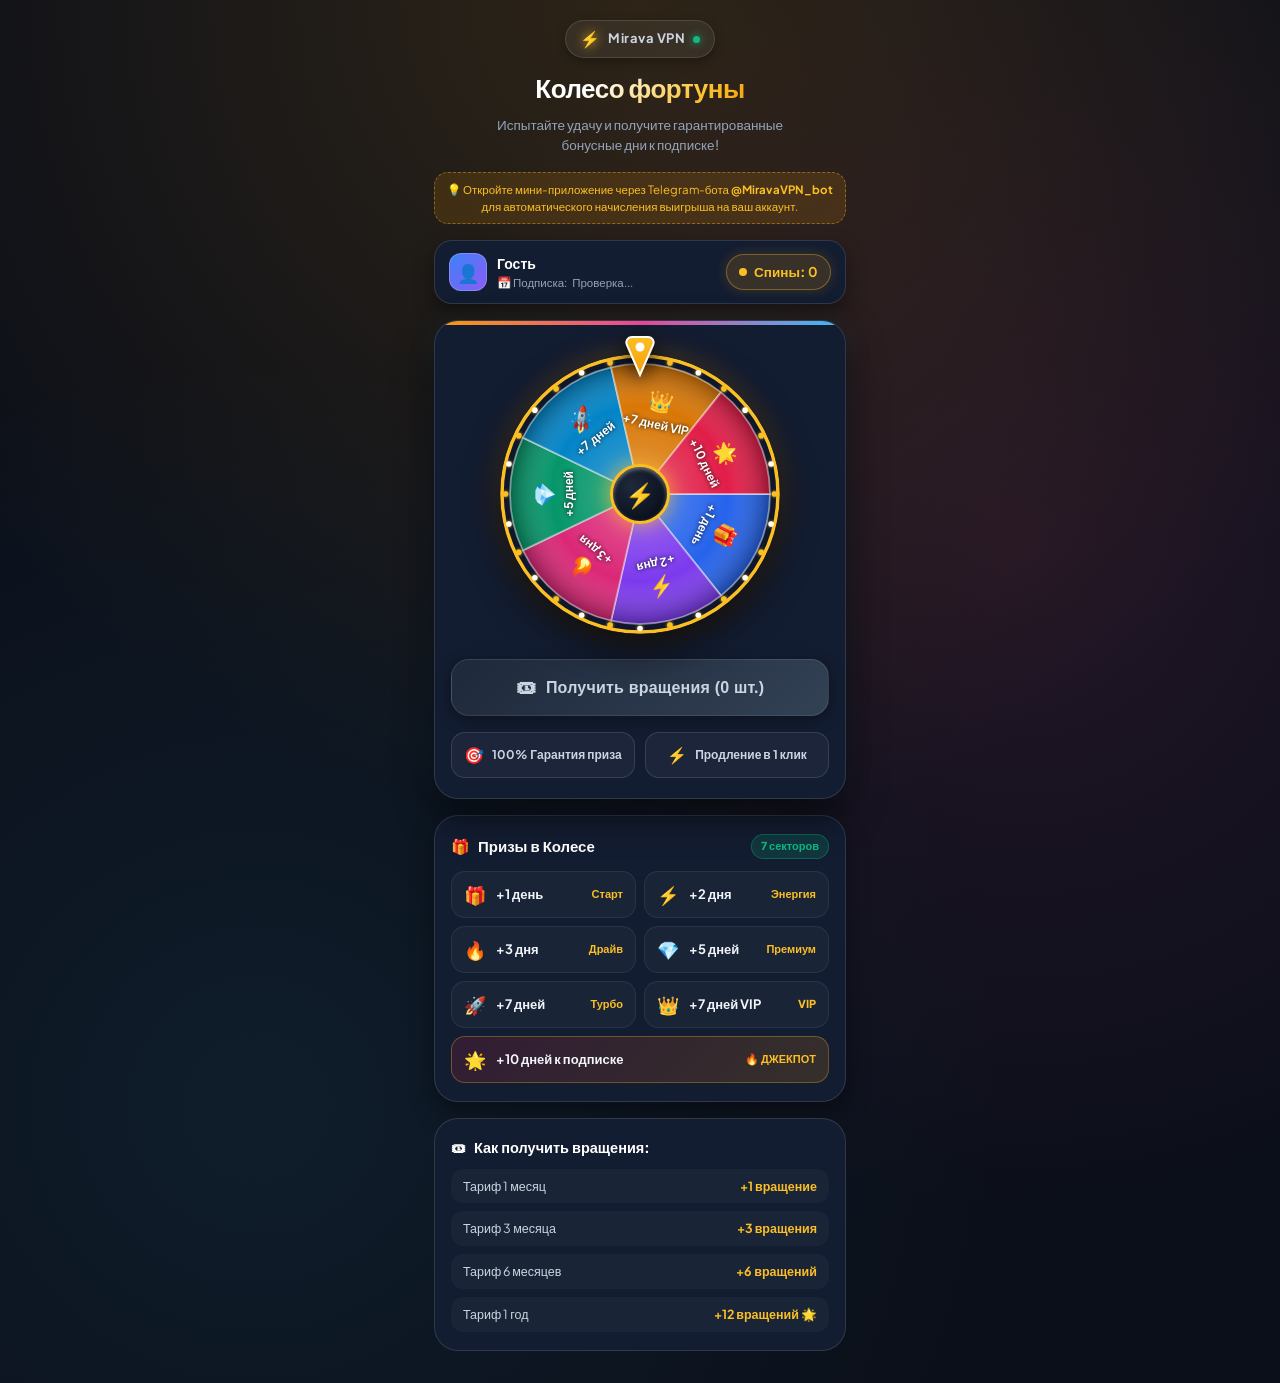
==== wheel/index.html @ d343a198 "Add files via upload" ====
<!DOCTYPE html>
<html lang="ru">
<head>
  <meta charset="UTF-8">
  <meta name="viewport" content="width=device-width, initial-scale=1.0, maximum-scale=1.0, user-scalable=no">
  <title>Колесо фортуны — Mirava VPN</title>

  <!-- Telegram WebApp SDK -->
  <script src="https://telegram.org/js/telegram-web-app.js"></script>

  <!-- Typography: Google Fonts Plus Jakarta Sans -->
  <link rel="preconnect" href="https://fonts.googleapis.com">
  <link rel="preconnect" href="https://fonts.gstatic.com" crossorigin>
  <link href="https://fonts.googleapis.com/css2?family=Plus+Jakarta+Sans:wght@400;500;600;700;800;900&display=swap" rel="stylesheet">

  <!-- Styles -->
  <link rel="stylesheet" href="style.css">

  <!-- Mobile meta -->
  <meta name="theme-color" content="#0b0f19">
  <meta name="apple-mobile-web-app-capable" content="yes">
  <meta name="apple-mobile-web-app-status-bar-style" content="black-translucent">
</head>
<body>

  <!-- CONFETTI CANVAS (WIN CELEBRATION) -->
  <canvas id="confetti-canvas"></canvas>

  <div class="app-wrapper">

    <!-- HEADER / BRANDING -->
    <header class="app-header">
      <div class="brand-badge">
        <span class="brand-icon">⚡</span>
        <span>Mirava VPN</span>
        <span class="brand-dot"></span>
      </div>
      <h1 class="app-title">Колесо фортуны</h1>
      <p class="app-subtitle">Испытайте удачу и получите гарантированные бонусные дни к подписке!</p>
    </header>

    <!-- DEMO / PREVIEW BANNER (IF OPENED OUTSIDE TELEGRAM) -->
    <div class="demo-banner" id="demo-banner">
      💡 Откройте мини-приложение через Telegram-бота <b>@MiravaVPN_bot</b> для автоматического начисления выигрыша на ваш аккаунт.
    </div>

    <!-- USER STATUS & SPINS BAR -->
    <div class="user-status-card">
      <div class="user-info-side">
        <div class="user-avatar-badge" id="user-avatar-badge">👤</div>
        <div class="user-details">
          <span class="user-name-text" id="user-name-text">Загрузка...</span>
          <span class="user-sub-label">
            <span>📅 Подписка:</span>
            <span id="user-sub-status">Проверка...</span>
          </span>
        </div>
      </div>

      <div class="wheel-spins-pill" id="wheel-spins-pill">
        <span class="spins-live-dot"></span>
        <span>Спины: <b id="wheel-spins-count">0</b></span>
      </div>
    </div>

    <!-- MAIN WHEEL CARD -->
    <main class="wheel-main-card">

      <!-- WHEEL STAGE -->
      <div class="wheel-stage-container">
        <!-- AMBIENT GLOW -->
        <div class="wheel-glow-bg"></div>

        <!-- STATIONARY POINTER ARROW (AT TOP 12 O'CLOCK) -->
        <div class="wheel-pointer" id="wheel-pointer">
          <svg width="34" height="42" viewBox="0 0 34 42" fill="none" xmlns="http://www.w3.org/2000/svg">
            <path d="M17 40L4 10C2 6 5 2 9 2H25C29 2 32 6 30 10L17 40Z" fill="url(#pointer-grad)" stroke="#ffffff" stroke-width="2"/>
            <circle cx="17" cy="12" r="4.5" fill="#ffffff" filter="drop-shadow(0 0 4px #fbbf24)"/>
            <defs>
              <linearGradient id="pointer-grad" x1="17" y1="2" x2="17" y2="40" gradientUnits="userSpaceOnUse">
                <stop stop-color="#fbbf24"/>
                <stop offset="1" stop-color="#f59e0b"/>
              </linearGradient>
            </defs>
          </svg>
        </div>

        <!-- ROTATING WHEEL -->
        <div class="wheel-rotator" id="wheel-rotator">
          <canvas id="wheel-canvas" width="280" height="280"></canvas>
        </div>

        <!-- CENTER CAP BUTTON -->
        <div class="wheel-center-cap" id="wheel-center-cap" title="Крутить колесо">
          <span id="wheel-center-icon">⚡</span>
        </div>
      </div>

      <!-- PRIMARY SPIN BUTTON -->
      <button class="btn-spin-action pulse-btn" id="btn-spin-action">
        <span class="btn-icon-spin" id="btn-spin-icon">🎰</span>
        <span id="btn-spin-text">Испытать удачу</span>
      </button>

      <!-- HIGHLIGHT INFO PILLS -->
      <div class="info-pills-grid">
        <div class="info-pill trigger-info-modal" style="cursor: pointer;">
          <span class="info-pill-icon">🎯</span>
          <span>100% Гарантия приза</span>
        </div>
        <div class="info-pill trigger-info-modal" style="cursor: pointer;">
          <span class="info-pill-icon">⚡</span>
          <span>Продление в 1 клик</span>
        </div>
      </div>

    </main>

    <!-- PRIZES SHOWCASE SECTION -->
    <section class="prizes-showcase-card">
      <div class="section-head">
        <div class="section-title">
          <span>🎁</span>
          <span>Призы в Колесе</span>
        </div>
        <span class="section-badge">7 секторов</span>
      </div>

      <div class="prizes-list">
        <div class="prize-item">
          <span class="prize-item-icon">🎁</span>
          <span>+1 день</span>
          <span class="prize-item-tag">Старт</span>
        </div>
        <div class="prize-item">
          <span class="prize-item-icon">⚡</span>
          <span>+2 дня</span>
          <span class="prize-item-tag">Энергия</span>
        </div>
        <div class="prize-item">
          <span class="prize-item-icon">🔥</span>
          <span>+3 дня</span>
          <span class="prize-item-tag">Драйв</span>
        </div>
        <div class="prize-item">
          <span class="prize-item-icon">💎</span>
          <span>+5 дней</span>
          <span class="prize-item-tag">Премиум</span>
        </div>
        <div class="prize-item">
          <span class="prize-item-icon">🚀</span>
          <span>+7 дней</span>
          <span class="prize-item-tag">Турбо</span>
        </div>
        <div class="prize-item">
          <span class="prize-item-icon">👑</span>
          <span>+7 дней VIP</span>
          <span class="prize-item-tag">VIP</span>
        </div>
        <div class="prize-item special-prize">
          <span class="prize-item-icon">🌟</span>
          <span>+10 дней к подписке</span>
          <span class="prize-item-tag">🔥 ДЖЕКПОТ</span>
        </div>
      </div>
    </section>

    <!-- RULES & HOW TO GET SPINS -->
    <section class="rules-card">
      <div class="rules-title">
        <span>🎟</span>
        <span>Как получить вращения:</span>
      </div>
      <div class="rules-list">
        <div class="rule-row">
          <span>Тариф 1 месяц</span>
          <b>+1 вращение</b>
        </div>
        <div class="rule-row">
          <span>Тариф 3 месяца</span>
          <b>+3 вращения</b>
        </div>
        <div class="rule-row">
          <span>Тариф 6 месяцев</span>
          <b>+6 вращений</b>
        </div>
        <div class="rule-row">
          <span>Тариф 1 год</span>
          <b>+12 вращений 🌟</b>
        </div>
      </div>
    </section>

  </div>

  <!-- WIN CELEBRATION MODAL -->
  <div class="modal-overlay" id="win-modal-overlay">
    <div class="modal-card win-modal-card">
      <div class="modal-icon-badge" id="win-modal-icon">🎉</div>
      <h2 class="modal-title">ВЫИГРЫШ В КОЛЕСЕ!</h2>
      <div class="win-prize-badge" id="win-prize-badge">🎁 +1 день</div>
      <div class="modal-desc" id="win-modal-desc"></div>
      <button class="modal-action-btn" id="win-modal-close-btn">Отлично! Забрать приз 🚀</button>
    </div>
  </div>

  <!-- HOW TO GET SPINS INFO MODAL -->
  <div class="modal-overlay" id="info-modal-overlay">
    <div class="modal-card">
      <div class="modal-icon-badge">🎟</div>
      <h2 class="modal-title">Вращения Колеса</h2>
      <div class="modal-desc" style="text-align: left; margin-top: 12px;">
        Каждый прокрут колеса гарантированно продлевает вашу подписку на бонусные дни!<br><br>
        <b>Начисление попыток при оплате тарифа:</b><br>
        • <b>1 месяц</b> — 1 спин<br>
        • <b>3 месяца</b> — 3 спина<br>
        • <b>6 месяцев</b> — 6 спинов<br>
        • <b>1 год</b> — 12 спинов 🌟<br><br>
        <i>Оплатить тариф или пополнить баланс можно в Telegram-боте.</i>
      </div>
      <button class="modal-action-btn" id="info-modal-close-btn">Понятно</button>
    </div>
  </div>

  <!-- TOAST NOTIFICATION CONTAINER -->
  <div class="toast-container" id="toast-container">
    <span id="toast-icon">ℹ️</span>
    <span id="toast-text">Уведомление</span>
  </div>

  <!-- Logic -->
  <script src="wheel.js"></script>
</body>
</html>
---- wheel/style.css ----
/* ============================================================== */
/*  MIRAVA FORTUNE WHEEL — TELEGRAM MINI APP STYLES               */
/* ============================================================== */

:root {
  --bg-main: #0b0f19;
  --bg-card: #131d31;
  --bg-card-inner: rgba(255, 255, 255, 0.04);
  --border-card: rgba(255, 255, 255, 0.12);
  --border-card-hover: rgba(251, 191, 36, 0.4);
  
  --gold: #fbbf24;
  --gold-glow: rgba(251, 191, 36, 0.4);
  --amber: #f59e0b;
  --pink: #ec4899;
  --purple: #8b5cf6;
  --blue: #38bdf8;
  --green: #10b981;
  --red: #ef4444;
  
  --text-main: #ffffff;
  --text-muted: #94a3b8;
  --text-sub: #cbd5e1;
  
  --card-radius: 24px;
  --card-shadow: 0 16px 36px rgba(0, 0, 0, 0.65), 0 0 30px rgba(56, 189, 248, 0.08);
  --glow-shadow: 0 0 25px rgba(245, 158, 11, 0.35);
}

* {
  margin: 0;
  padding: 0;
  box-sizing: border-box;
  -webkit-tap-highlight-color: transparent;
}

html, body {
  width: 100%;
  min-height: 100%;
  background: var(--bg-main);
  background-image: 
    radial-gradient(circle at 50% 0%, rgba(245, 158, 11, 0.15) 0%, transparent 55%),
    radial-gradient(circle at 80% 40%, rgba(236, 72, 153, 0.1) 0%, transparent 50%),
    radial-gradient(circle at 20% 80%, rgba(56, 189, 248, 0.08) 0%, transparent 50%);
  color: var(--text-main);
  font-family: 'Plus Jakarta Sans', -apple-system, BlinkMacSystemFont, 'Segoe UI', Roboto, sans-serif;
  overflow-x: hidden;
  line-height: 1.5;
}

/* Telegram theme compatibility */
body.tg-theme {
  background-color: var(--tg-theme-bg-color, var(--bg-main));
}

.app-wrapper {
  max-width: 440px;
  margin: 0 auto;
  padding: 16px 14px 32px;
  display: flex;
  flex-direction: column;
  gap: 16px;
}

/* ============================================================== */
/* HEADER & BRANDING                                             */
/* ============================================================== */
.app-header {
  text-align: center;
  display: flex;
  flex-direction: column;
  align-items: center;
  gap: 8px;
  padding-top: 4px;
}

.brand-badge {
  display: inline-flex;
  align-items: center;
  gap: 8px;
  background: rgba(255, 255, 255, 0.06);
  border: 1px solid var(--border-card);
  padding: 6px 14px;
  border-radius: 999px;
  font-size: 13px;
  font-weight: 700;
  letter-spacing: 0.5px;
  color: var(--text-sub);
  box-shadow: 0 4px 12px rgba(0, 0, 0, 0.3);
}

.brand-icon {
  font-size: 16px;
  filter: drop-shadow(0 0 6px var(--gold));
}

.brand-dot {
  width: 7px;
  height: 7px;
  border-radius: 50%;
  background: var(--green);
  box-shadow: 0 0 8px var(--green);
  display: inline-block;
}

.app-title {
  font-size: 26px;
  font-weight: 900;
  letter-spacing: -0.5px;
  background: linear-gradient(135deg, #ffffff 30%, #fbbf24 80%, #f59e0b 100%);
  -webkit-background-clip: text;
  -webkit-text-fill-color: transparent;
  margin-top: 2px;
}

.app-subtitle {
  font-size: 13.5px;
  color: var(--text-muted);
  font-weight: 500;
  max-width: 320px;
}

/* ============================================================== */
/* USER BAR & STATUS                                              */
/* ============================================================== */
.user-status-card {
  background: var(--bg-card);
  border: 1px solid var(--border-card);
  border-radius: 18px;
  padding: 12px 14px;
  display: flex;
  justify-content: space-between;
  align-items: center;
  gap: 10px;
  box-shadow: 0 8px 20px rgba(0, 0, 0, 0.4);
}

.user-info-side {
  display: flex;
  align-items: center;
  gap: 10px;
  min-width: 0;
}

.user-avatar-badge {
  width: 38px;
  height: 38px;
  border-radius: 12px;
  background: linear-gradient(135deg, #3b82f6 0%, #8b5cf6 100%);
  display: flex;
  align-items: center;
  justify-content: center;
  font-size: 18px;
  font-weight: 800;
  color: #ffffff;
  border: 1px solid rgba(255, 255, 255, 0.2);
  flex-shrink: 0;
}

.user-details {
  display: flex;
  flex-direction: column;
  min-width: 0;
}

.user-name-text {
  font-size: 14px;
  font-weight: 800;
  color: #ffffff;
  white-space: nowrap;
  overflow: hidden;
  text-overflow: ellipsis;
}

.user-sub-label {
  font-size: 11.5px;
  color: var(--text-muted);
  display: flex;
  align-items: center;
  gap: 5px;
  white-space: nowrap;
  overflow: hidden;
  text-overflow: ellipsis;
}

.user-sub-label b {
  color: var(--green);
}

.wheel-spins-pill {
  display: inline-flex;
  align-items: center;
  gap: 7px;
  background: rgba(245, 158, 11, 0.16);
  color: var(--gold);
  padding: 7px 12px;
  border-radius: 999px;
  font-size: 13.5px;
  font-weight: 800;
  border: 1px solid rgba(251, 191, 36, 0.35);
  box-shadow: 0 0 14px rgba(245, 158, 11, 0.18);
  flex-shrink: 0;
}

.spins-live-dot {
  width: 8px;
  height: 8px;
  background: var(--gold);
  border-radius: 50%;
  animation: pulseDot 1.8s infinite;
}

@keyframes pulseDot {
  0% { transform: scale(0.9); opacity: 0.8; box-shadow: 0 0 0 0 rgba(251, 191, 36, 0.7); }
  70% { transform: scale(1.1); opacity: 1; box-shadow: 0 0 0 6px rgba(251, 191, 36, 0); }
  100% { transform: scale(0.9); opacity: 0.8; box-shadow: 0 0 0 0 rgba(251, 191, 36, 0); }
}

/* ============================================================== */
/* WHEEL CARD & STAGE                                             */
/* ============================================================== */
.wheel-main-card {
  background: var(--bg-card);
  border: 1px solid var(--border-card);
  border-radius: var(--card-radius);
  padding: 20px 16px;
  box-shadow: var(--card-shadow);
  display: flex;
  flex-direction: column;
  gap: 16px;
  position: relative;
  overflow: hidden;
}

.wheel-main-card::before {
  content: '';
  position: absolute;
  top: 0;
  left: 0;
  right: 0;
  height: 4px;
  background: linear-gradient(90deg, #f59e0b 0%, #ec4899 50%, #38bdf8 100%);
}

.wheel-stage-container {
  position: relative;
  width: 290px;
  height: 290px;
  margin: 8px auto 4px;
  display: flex;
  align-items: center;
  justify-content: center;
}

.wheel-glow-bg {
  position: absolute;
  width: 270px;
  height: 270px;
  border-radius: 50%;
  background: radial-gradient(circle, rgba(245, 158, 11, 0.24) 0%, rgba(236, 72, 153, 0.16) 45%, transparent 70%);
  filter: blur(22px);
  pointer-events: none;
  z-index: 1;
}

.wheel-rotator {
  position: relative;
  width: 280px;
  height: 280px;
  border-radius: 50%;
  z-index: 2;
  box-shadow: 0 12px 35px rgba(0, 0, 0, 0.8), 0 0 30px rgba(245, 158, 11, 0.28);
  transform: rotate(0deg);
  will-change: transform;
}

#wheel-canvas {
  display: block;
  width: 280px;
  height: 280px;
  border-radius: 50%;
}

/* POINTER / ARROW AT TOP */
.wheel-pointer {
  position: absolute;
  top: -14px;
  left: 50%;
  transform: translateX(-50%);
  z-index: 10;
  filter: drop-shadow(0 5px 10px rgba(0, 0, 0, 0.85));
  pointer-events: none;
  transition: transform 0.08s ease;
}

.wheel-pointer.tick {
  transform: translateX(-50%) scale(1.18) translateY(-3px);
}

/* CENTER CAP */
.wheel-center-cap {
  position: absolute;
  top: 50%;
  left: 50%;
  transform: translate(-50%, -50%);
  width: 60px;
  height: 60px;
  border-radius: 50%;
  background: radial-gradient(circle at 35% 35%, #1e293b 0%, #030712 100%);
  border: 3.5px solid var(--gold);
  box-shadow: 0 0 20px rgba(251, 191, 36, 0.7), inset 0 2px 4px rgba(255, 255, 255, 0.4);
  display: flex;
  align-items: center;
  justify-content: center;
  z-index: 5;
  font-size: 24px;
  cursor: pointer;
  user-select: none;
  transition: transform 0.15s ease, box-shadow 0.2s ease;
}

.wheel-center-cap:active {
  transform: translate(-50%, -50%) scale(0.92);
}

/* ============================================================== */
/* PRIMARY ACTION BUTTON                                          */
/* ============================================================== */
.btn-spin-action {
  background: linear-gradient(135deg, #f59e0b 0%, #ec4899 50%, #8b5cf6 100%);
  color: #ffffff;
  border: none;
  padding: 16px 20px;
  border-radius: 18px;
  font-size: 16px;
  font-weight: 800;
  letter-spacing: 0.2px;
  cursor: pointer;
  display: flex;
  align-items: center;
  justify-content: center;
  gap: 10px;
  box-shadow: 0 8px 25px rgba(245, 158, 11, 0.45);
  transition: transform 0.15s ease, opacity 0.2s ease, box-shadow 0.2s ease;
  width: 100%;
}

.btn-spin-action:active:not(:disabled) {
  transform: scale(0.98);
  opacity: 0.94;
}

.btn-spin-action:disabled {
  opacity: 0.85;
  cursor: not-allowed;
  box-shadow: none;
}

.btn-spin-action.btn-no-spins {
  background: linear-gradient(135deg, #1e293b 0%, #334155 100%);
  box-shadow: 0 4px 15px rgba(0, 0, 0, 0.4);
  color: var(--text-sub);
  border: 1px solid rgba(255, 255, 255, 0.1);
}

.btn-spin-action.pulse-btn {
  animation: spinBtnPulse 2.2s infinite;
}

@keyframes spinBtnPulse {
  0% {
    box-shadow: 0 0 0 0 rgba(245, 158, 11, 0.65), 0 8px 25px rgba(236, 72, 153, 0.45);
  }
  70% {
    box-shadow: 0 0 0 14px rgba(245, 158, 11, 0), 0 8px 25px rgba(236, 72, 153, 0.45);
  }
  100% {
    box-shadow: 0 0 0 0 rgba(245, 158, 11, 0), 0 8px 25px rgba(236, 72, 153, 0.45);
  }
}

.btn-icon-spin {
  font-size: 20px;
  display: inline-block;
}

/* ============================================================== */
/* HIGHLIGHT PILLS / INFO ROW                                     */
/* ============================================================== */
.info-pills-grid {
  display: grid;
  grid-template-columns: 1fr 1fr;
  gap: 10px;
}

.info-pill {
  background: var(--bg-card-inner);
  border: 1px solid var(--border-card);
  border-radius: 14px;
  padding: 10px 12px;
  font-size: 12px;
  font-weight: 700;
  color: var(--text-sub);
  display: flex;
  align-items: center;
  justify-content: center;
  gap: 8px;
  text-align: center;
}

.info-pill-icon {
  font-size: 16px;
}

/* ============================================================== */
/* SECTORS / PRIZES SHOWCASE                                      */
/* ============================================================== */
.prizes-showcase-card {
  background: var(--bg-card);
  border: 1px solid var(--border-card);
  border-radius: var(--card-radius);
  padding: 18px 16px;
  box-shadow: 0 10px 25px rgba(0, 0, 0, 0.4);
}

.section-head {
  display: flex;
  align-items: center;
  justify-content: space-between;
  margin-bottom: 12px;
}

.section-title {
  font-size: 15px;
  font-weight: 800;
  color: #ffffff;
  display: flex;
  align-items: center;
  gap: 8px;
}

.section-badge {
  font-size: 11px;
  font-weight: 800;
  padding: 3px 9px;
  border-radius: 999px;
  background: rgba(16, 185, 129, 0.16);
  color: var(--green);
  border: 1px solid rgba(16, 185, 129, 0.35);
}

.prizes-list {
  display: grid;
  grid-template-columns: repeat(2, 1fr);
  gap: 8px;
}

.prize-item {
  background: rgba(255, 255, 255, 0.03);
  border: 1px solid rgba(255, 255, 255, 0.07);
  border-radius: 14px;
  padding: 9px 12px;
  display: flex;
  align-items: center;
  gap: 10px;
  font-size: 13px;
  font-weight: 700;
  color: #f1f5f9;
  transition: background 0.15s ease;
}

.prize-item.special-prize {
  grid-column: span 2;
  background: linear-gradient(135deg, rgba(225, 29, 72, 0.15) 0%, rgba(245, 158, 11, 0.15) 100%);
  border-color: rgba(251, 191, 36, 0.3);
}

.prize-item-icon {
  font-size: 18px;
  flex-shrink: 0;
}

.prize-item-tag {
  margin-left: auto;
  font-size: 11px;
  color: var(--gold);
  font-weight: 800;
}

/* ============================================================== */
/* HOW TO GET SPINS CARD                                          */
/* ============================================================== */
.rules-card {
  background: var(--bg-card);
  border: 1px solid var(--border-card);
  border-radius: var(--card-radius);
  padding: 18px 16px;
  display: flex;
  flex-direction: column;
  gap: 10px;
}

.rules-title {
  font-size: 14.5px;
  font-weight: 800;
  color: #ffffff;
  display: flex;
  align-items: center;
  gap: 8px;
}

.rules-list {
  display: flex;
  flex-direction: column;
  gap: 8px;
}

.rule-row {
  display: flex;
  align-items: center;
  justify-content: space-between;
  background: rgba(255, 255, 255, 0.03);
  padding: 8px 12px;
  border-radius: 12px;
  font-size: 12.5px;
  color: var(--text-sub);
}

.rule-row b {
  color: var(--gold);
}

/* ============================================================== */
/* MODALS (WIN & INFO)                                            */
/* ============================================================== */
.modal-overlay {
  position: fixed;
  inset: 0;
  background: rgba(0, 0, 0, 0.85);
  backdrop-filter: blur(8px);
  -webkit-backdrop-filter: blur(8px);
  display: flex;
  align-items: center;
  justify-content: center;
  padding: 16px;
  z-index: 1000;
  opacity: 0;
  pointer-events: none;
  transition: opacity 0.25s ease;
}

.modal-overlay.active {
  opacity: 1;
  pointer-events: auto;
}

.modal-card {
  background: #0f172a;
  border: 1px solid var(--border-card);
  border-radius: 24px;
  padding: 24px 20px;
  width: 100%;
  max-width: 360px;
  text-align: center;
  box-shadow: 0 20px 45px rgba(0, 0, 0, 0.9);
  transform: scale(0.92) translateY(12px);
  transition: transform 0.25s cubic-bezier(0.16, 1, 0.3, 1);
}

.modal-overlay.active .modal-card {
  transform: scale(1) translateY(0);
}

.win-modal-card {
  border: 2px solid var(--gold) !important;
  box-shadow: 0 0 50px rgba(251, 191, 36, 0.4), 0 25px 50px rgba(0, 0, 0, 0.95) !important;
}

.modal-icon-badge {
  font-size: 48px;
  line-height: 1;
  margin-bottom: 12px;
  display: inline-block;
  animation: bounceCelebration 1.2s infinite;
}

@keyframes bounceCelebration {
  0%, 100% { transform: translateY(0); }
  50% { transform: translateY(-8px); }
}

.modal-title {
  font-size: 20px;
  font-weight: 900;
  color: #ffffff;
  letter-spacing: -0.3px;
}

.win-prize-badge {
  display: inline-block;
  background: linear-gradient(135deg, #f59e0b 0%, #ec4899 100%);
  color: #ffffff !important;
  padding: 10px 24px;
  border-radius: 18px;
  font-size: 26px;
  font-weight: 900;
  letter-spacing: 0.5px;
  margin: 14px 0 16px;
  box-shadow: 0 6px 25px rgba(245, 158, 11, 0.55);
}

.modal-desc {
  font-size: 13.5px;
  color: var(--text-sub);
  line-height: 1.6;
  margin-bottom: 20px;
}

.modal-action-btn {
  background: linear-gradient(135deg, #f59e0b 0%, #ec4899 100%);
  color: #ffffff;
  border: none;
  padding: 14px 20px;
  border-radius: 16px;
  font-size: 15px;
  font-weight: 800;
  cursor: pointer;
  width: 100%;
  box-shadow: 0 6px 20px rgba(245, 158, 11, 0.45);
  transition: transform 0.15s ease;
}

.modal-action-btn:active {
  transform: scale(0.98);
}

/* ============================================================== */
/* CONFETTI & TOAST                                               */
/* ============================================================== */
#confetti-canvas {
  position: fixed;
  inset: 0;
  width: 100%;
  height: 100%;
  pointer-events: none;
  z-index: 1001;
  display: none;
}

.toast-container {
  position: fixed;
  bottom: 24px;
  left: 50%;
  transform: translateX(-50%) translateY(30px);
  opacity: 0;
  pointer-events: none;
  background: rgba(15, 23, 42, 0.94);
  border: 1px solid rgba(255, 255, 255, 0.2);
  border-radius: 999px;
  padding: 10px 20px;
  font-size: 13.5px;
  font-weight: 700;
  color: #ffffff;
  display: flex;
  align-items: center;
  gap: 8px;
  box-shadow: 0 10px 30px rgba(0, 0, 0, 0.8);
  backdrop-filter: blur(8px);
  -webkit-backdrop-filter: blur(8px);
  z-index: 2000;
  transition: transform 0.25s ease, opacity 0.25s ease;
  white-space: nowrap;
}

.toast-container.show {
  transform: translateX(-50%) translateY(0);
  opacity: 1;
}

/* Demo warning badge */
.demo-banner {
  background: rgba(245, 158, 11, 0.14);
  border: 1px dashed rgba(251, 191, 36, 0.4);
  border-radius: 14px;
  padding: 8px 12px;
  font-size: 11.5px;
  color: #fbbf24;
  text-align: center;
  display: none;
}
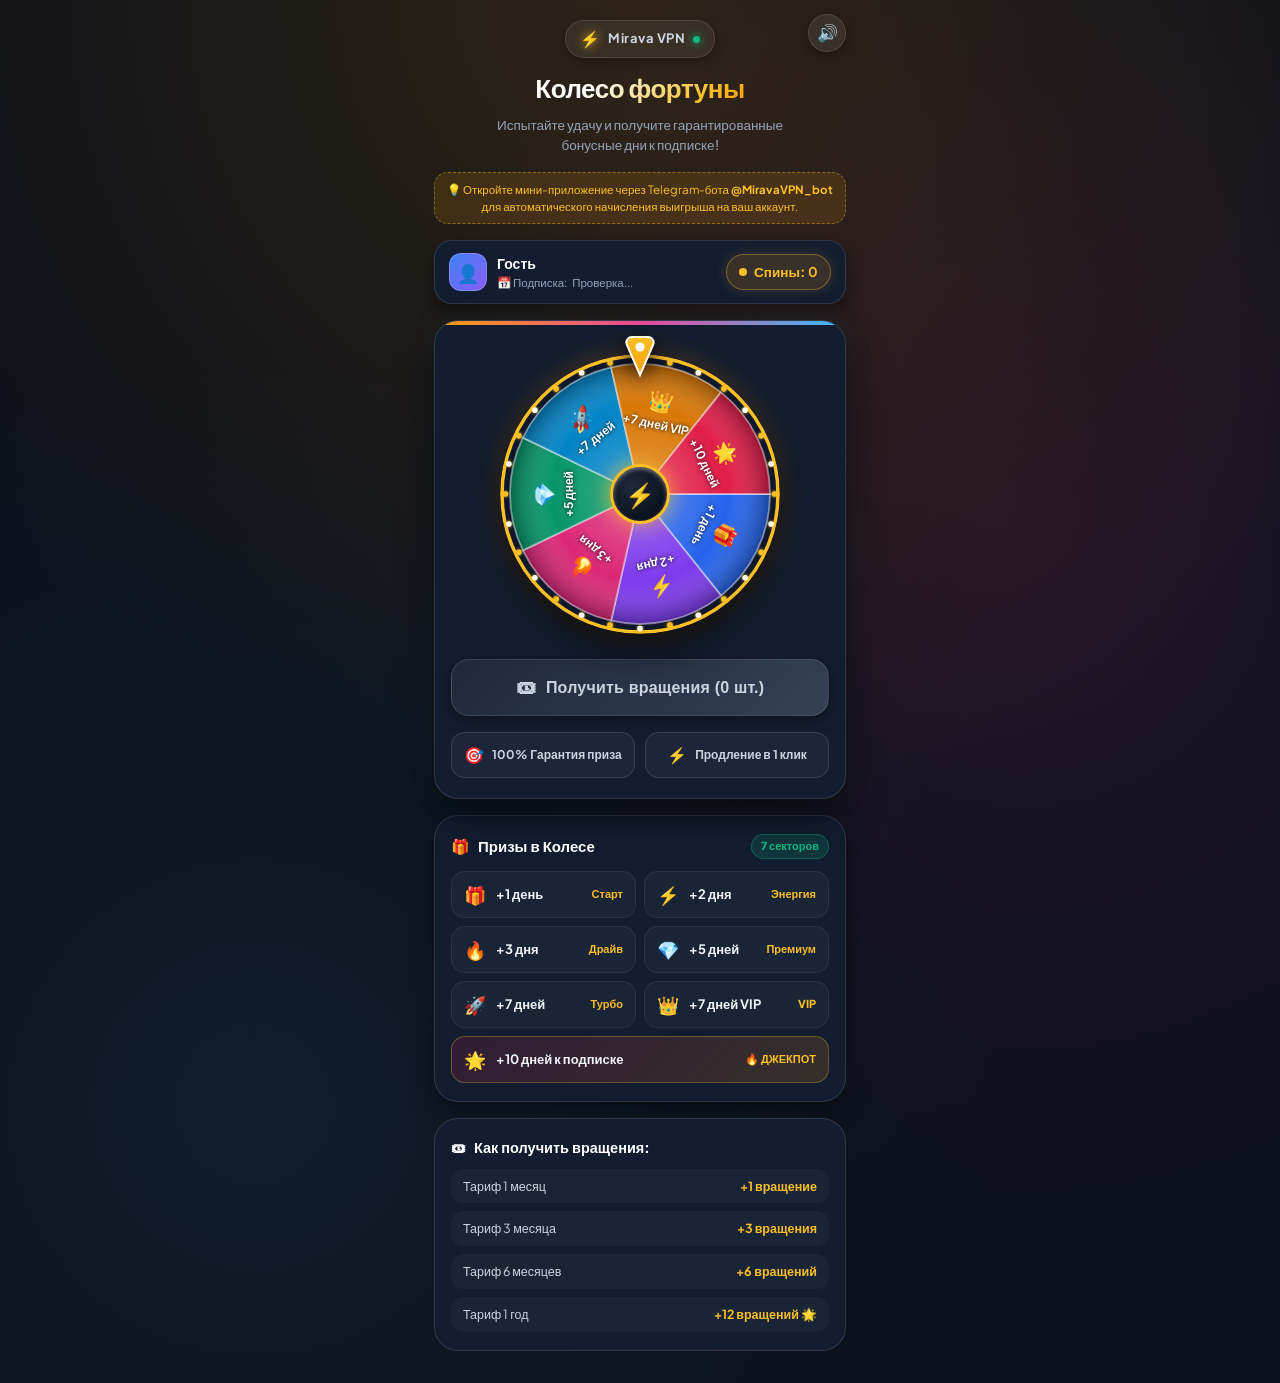
==== commit bf151c35: "Add files via upload" ====
--- a/wheel/index.html
+++ b/wheel/index.html
@@ -27,6 +27,11 @@
   <canvas id="confetti-canvas"></canvas>
 
   <div class="app-wrapper">
+
+    <!-- SOUND TOGGLE (MUTE / UNMUTE) -->
+    <button class="sound-toggle-btn" id="sound-toggle-btn" type="button" aria-label="Включить или выключить звук" title="Звук: Включен">
+      <span class="sound-icon" id="sound-toggle-icon">🔊</span>
+    </button>
 
     <!-- HEADER / BRANDING -->
     <header class="app-header">
--- a/wheel/style.css
+++ b/wheel/style.css
@@ -54,12 +54,72 @@
 }
 
 .app-wrapper {
+  position: relative;
   max-width: 440px;
   margin: 0 auto;
   padding: 16px 14px 32px;
   display: flex;
   flex-direction: column;
   gap: 16px;
+}
+
+/* ============================================================== */
+/* SOUND TOGGLE BUTTON (MUTE / UNMUTE)                            */
+/* ============================================================== */
+.sound-toggle-btn {
+  position: absolute;
+  top: 14px;
+  right: 14px;
+  width: 38px;
+  height: 38px;
+  border-radius: 50%;
+  background: rgba(255, 255, 255, 0.08);
+  border: 1px solid var(--border-card);
+  backdrop-filter: blur(10px);
+  -webkit-backdrop-filter: blur(10px);
+  display: flex;
+  align-items: center;
+  justify-content: center;
+  cursor: pointer;
+  z-index: 30;
+  transition: all 0.22s cubic-bezier(0.4, 0, 0.2, 1);
+  padding: 0;
+  outline: none;
+  box-shadow: 0 4px 14px rgba(0, 0, 0, 0.35);
+  user-select: none;
+  -webkit-user-select: none;
+}
+
+.sound-toggle-btn:hover {
+  background: rgba(255, 255, 255, 0.16);
+  border-color: rgba(251, 191, 36, 0.5);
+  box-shadow: 0 0 16px rgba(251, 191, 36, 0.35), 0 4px 14px rgba(0, 0, 0, 0.4);
+  transform: scale(1.08);
+}
+
+.sound-toggle-btn:active {
+  transform: scale(0.92);
+}
+
+.sound-toggle-btn.is-muted {
+  background: rgba(255, 255, 255, 0.03);
+  border-color: rgba(255, 255, 255, 0.08);
+  box-shadow: none;
+  opacity: 0.6;
+}
+
+.sound-toggle-btn.is-muted:hover {
+  opacity: 0.9;
+  border-color: rgba(255, 255, 255, 0.2);
+}
+
+.sound-icon {
+  font-size: 17px;
+  line-height: 1;
+  display: flex;
+  align-items: center;
+  justify-content: center;
+  pointer-events: none;
 }
 
 /* ============================================================== */
